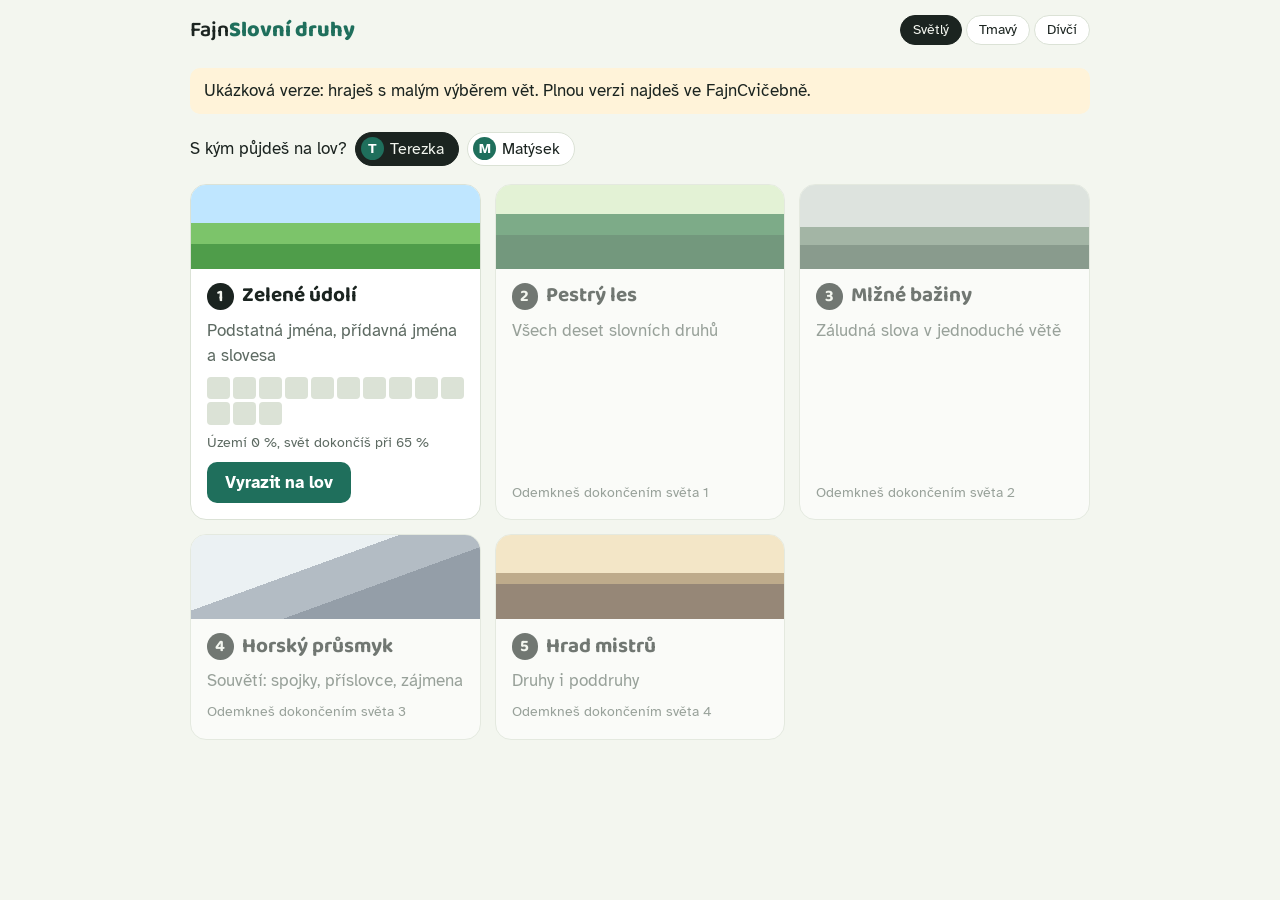
==== index.html @ bf6e0e73 "Jádro hry: svět 1, režim lov, opakování s rozestupy, tři motivy Co-Authored-By: Claude Opus 5.5 <nor" ====
<!doctype html>
<html lang="cs" data-theme="light">
<head>
<meta charset="utf-8">
<meta name="viewport" content="width=device-width,initial-scale=1,viewport-fit=cover">
<title>FajnSlovní druhy</title>
<link rel="preconnect" href="https://fonts.googleapis.com">
<link rel="stylesheet" href="https://fonts.googleapis.com/css2?family=Atkinson+Hyperlegible:wght@400;700&family=Baloo+2:wght@600;800&display=swap">
<link rel="stylesheet" href="css/style.css">
</head>
<body>
<header class="lista">
  <button type="button" class="znacka">Fajn<b>Slovní druhy</b></button>
  <div class="motivy" role="group" aria-label="Motiv"></div>
</header>
<main id="app"></main>
<script type="module" src="js/app.js"></script>
</body>
</html>
---- css/style.css ----
/* Motivy: světlý (výchozí), tmavý, dívčí. Nikdy se neřídí systémovým tmavým režimem. */
:root, [data-theme="light"] {
  color-scheme: light;
  --bg: #f3f6ef; --panel: #ffffff; --ink: #1b2420; --muted: #5d6a62; --line: #dbe2d6;
  --accent: #1f6f5c; --accent-ink: #ffffff; --ok: #1d8248; --bad: #c73a3a; --warn-bg: #fff3d9; --hint-bg: #e6f0ff;
  --d1: #2f63c9; --d2: #1d8248; --d3: #7d45c4; --d4: #a65a16; --d5: #cc3434;
  --d6: #0c7f80; --d7: #5e6470; --d8: #a93a73; --d9: #6f6112; --d10: #c0470f;
  --sede: #aab3ac;
}
[data-theme="dark"] {
  color-scheme: dark;
  --bg: #121715; --panel: #1b2220; --ink: #e8ede9; --muted: #9aa59e; --line: #2b3431;
  --accent: #5cc2a2; --accent-ink: #0d1a15; --ok: #5cc98a; --bad: #ff7b7b; --warn-bg: #3b3018; --hint-bg: #1d2a40;
  --d1: #6d9bf2; --d2: #4cc07e; --d3: #b28af0; --d4: #e0964e; --d5: #f07272;
  --d6: #3fc2c2; --d7: #a3a9b5; --d8: #e27bb0; --d9: #c9b54a; --d10: #f28a4f;
  --sede: #56605a;
}
[data-theme="girl"] {
  color-scheme: light;
  --bg: #fff0f6; --panel: #ffffff; --ink: #3b1f2e; --muted: #86607a; --line: #f6cfe2;
  --accent: #d6488f; --accent-ink: #ffffff; --ok: #2f8f5b; --bad: #c73a5a; --warn-bg: #fff1e0; --hint-bg: #f1e8ff;
  --d1: #4f73d6; --d2: #2f8f5b; --d3: #9a55d6; --d4: #b8661f; --d5: #d6405a;
  --d6: #1b8a8c; --d7: #6f6673; --d8: #c0428a; --d9: #7d6d1c; --d10: #d0582a;
  --sede: #d4b3c4;
}

* { box-sizing: border-box; }
html, body { margin: 0; }
body {
  background: var(--bg); color: var(--ink);
  font: 17px/1.5 "Atkinson Hyperlegible", system-ui, sans-serif;
  padding: 0 16px; min-height: 100vh;
}
button { font: inherit; cursor: pointer; }
button:focus-visible { outline: 3px solid var(--accent); outline-offset: 2px; }
h1, h2 { font-family: "Baloo 2", "Atkinson Hyperlegible", system-ui, sans-serif; line-height: 1.15; text-wrap: balance; margin: 0; }

.lista {
  max-width: 900px; margin: 0 auto; padding-block: 14px;
  display: flex; flex-wrap: wrap; gap: 10px; justify-content: space-between; align-items: center;
}
.znacka { background: none; border: 0; color: var(--ink); font-family: "Baloo 2", sans-serif; font-size: 1.35rem; font-weight: 600; padding: 0; }
.znacka b { color: var(--accent); font-weight: 800; }
.motivy { display: flex; gap: 4px; }
.motivy button, .volba-hrdiny button {
  border: 1px solid var(--line); background: var(--panel); color: var(--ink);
  border-radius: 999px; padding: 3px 12px; font-size: .9rem;
}
.motivy button[aria-pressed="true"], .volba-hrdiny button[aria-pressed="true"] { background: var(--ink); color: var(--bg); border-color: var(--ink); }

#app { max-width: 900px; margin: 0 auto; padding-block: 8px 48px; }

.num {
  display: inline-grid; place-items: center; min-width: 1.6em; height: 1.6em; padding: 0 .3em;
  border-radius: 999px; background: var(--c); color: #fff; font-weight: 700; font-size: .8rem;
  font-variant-numeric: tabular-nums; line-height: 1;
}
[data-theme="dark"] .num { color: #10140f; }
.avatar {
  display: inline-grid; place-items: center; width: 1.7em; height: 1.7em; border-radius: 50%;
  background: var(--accent); color: var(--accent-ink); font-weight: 700; font-size: .85em; margin-right: 6px;
}

/* ---------- mapa ---------- */
.mapa { display: flex; flex-direction: column; gap: 18px; }
.ukazka { background: var(--warn-bg); border-radius: 10px; padding: 10px 14px; margin: 0; }
.volba-hrdiny { display: flex; flex-wrap: wrap; gap: 8px; align-items: center; }
.volba-hrdiny button { display: inline-flex; align-items: center; padding: 4px 14px 4px 5px; font-size: 1rem; }
.svety { list-style: none; margin: 0; padding: 0; display: grid; gap: 14px; grid-template-columns: repeat(auto-fill, minmax(260px, 1fr)); }
.svet { background: var(--panel); border: 1px solid var(--line); border-radius: 16px; overflow: hidden; display: flex; flex-direction: column; }
.svet.zamceny { opacity: .6; }
.krajina { height: 84px; }
.svet-1 .krajina { background: linear-gradient(180deg, #bfe6ff 0 45%, #7cc46a 45% 70%, #4f9d4a 70%); }
.svet-2 .krajina { background: linear-gradient(180deg, #d9f0c4 0 35%, #2f7a45 35% 60%, #1f5a33 60%); }
.svet-3 .krajina { background: linear-gradient(180deg, #cfd8d3 0 50%, #6f8a74 50% 72%, #43604d 72%); }
.svet-4 .krajina { background: linear-gradient(160deg, #e6eef7 0 40%, #8a97a8 40% 62%, #56647a 62%); }
.svet-5 .krajina { background: linear-gradient(180deg, #f4dcae 0 45%, #9c7a4a 45% 58%, #5a3f28 58%); }
.svet .obsah { padding: 14px 16px 16px; display: flex; flex-direction: column; gap: 8px; flex: 1; }
.svet h2 { font-size: 1.3rem; display: flex; gap: 8px; align-items: center; }
.poradi { display: inline-grid; place-items: center; width: 1.6em; height: 1.6em; border-radius: 50%; background: var(--ink); color: var(--bg); font-size: .8em; }
.svet p { margin: 0; color: var(--muted); }
.svet .obsah > button {
  margin-top: auto; align-self: flex-start; border: 0; border-radius: 10px;
  background: var(--accent); color: var(--accent-ink); font-weight: 700; padding: 8px 18px;
}
.zamek { margin-top: auto; color: var(--muted); font-size: .9rem; }
.uzemi { display: grid; grid-template-columns: repeat(10, 1fr); gap: 3px; }
.uzemi i { aspect-ratio: 1; border-radius: 4px; background: var(--line); }
.uzemi i.moje { background: var(--accent); }
.uzemi i.skryta { background: transparent; border: 2px dashed var(--line); }
.uzemi i.skryta.moje { background: #d8a92a; border-color: #d8a92a; }
.stav { font-size: .85rem; }

/* ---------- lov ---------- */
.lov { display: flex; flex-direction: column; gap: 16px; }
.hud { display: flex; align-items: center; gap: 12px; }
.zpet { border: 1px solid var(--line); background: var(--panel); color: var(--ink); border-radius: 8px; padding: 4px 10px; }
.tecky { list-style: none; display: flex; gap: 6px; margin: 0; padding: 0; flex: 1; justify-content: center; }
.tecky li { width: 14px; height: 14px; border-radius: 50%; background: var(--line); }
.tecky li.ted { outline: 2px solid var(--ink); outline-offset: 2px; }
.tecky li.ciste { background: var(--ok); }
.tecky li.chyba { background: #e0a53a; }
.tecky li.odhaleno { background: var(--bad); }
.body { font-weight: 700; font-variant-numeric: tabular-nums; min-width: 3ch; text-align: right; }
.cil {
  display: flex; flex-wrap: wrap; align-items: center; gap: 10px;
  background: var(--panel); border: 2px solid var(--c); border-radius: 14px; padding: 12px 16px; font-size: 1.2rem;
}
.cil .num { font-size: 1.1rem; }
.cil b { color: var(--c); }
.zbyva { margin-left: auto; color: var(--muted); font-size: 1rem; font-variant-numeric: tabular-nums; }
.casovac { height: 6px; background: var(--line); border-radius: 3px; overflow: hidden; }
.casovac i { display: block; height: 100%; width: 100%; background: var(--accent); }
.veta { display: flex; flex-wrap: wrap; align-items: flex-end; gap: 10px 6px; margin: 8px 0; min-height: 96px; }
.slovo {
  display: inline-flex; flex-direction: column; align-items: center; gap: 4px;
  background: var(--panel); border: 2px solid var(--line); border-radius: 12px;
  padding: 6px 12px 8px; color: var(--ink); font-size: 1.6rem; line-height: 1.1;
  transition: transform .12s, border-color .12s;
}
.slovo .nad { height: 1.2rem; font-size: 1rem; display: flex; }
.slovo:not(.sede):hover { transform: translateY(-2px); border-color: var(--ink); }
.slovo.sede { color: var(--sede); background: transparent; border-color: transparent; cursor: default; }
.slovo.chyceno { border-color: var(--c); background: color-mix(in srgb, var(--c) 14%, var(--panel)); animation: chyceno .35s; }
.slovo.odhaleno { border: 2px dashed var(--c); }
.slovo.vedle { animation: vedle .4s; border-color: var(--bad); }
.skup { display: inline-flex; align-items: flex-end; white-space: nowrap; }
.interp { font-size: 1.6rem; margin-left: 2px; padding-bottom: 8px; }
@keyframes chyceno { 50% { transform: scale(1.12); } }
@keyframes vedle { 20%, 60% { transform: translateX(-6px); } 40%, 80% { transform: translateX(6px); } }
.zprava { min-height: 1.5em; margin: 0; border-radius: 10px; }
.zprava.pozor, .zprava.napoveda, .zprava.odhaleni { padding: 10px 14px; }
.zprava.pozor { background: var(--warn-bg); }
.zprava.napoveda { background: var(--hint-bg); }
.zprava.odhaleni { background: var(--warn-bg); }
.zprava.hura { color: var(--ok); font-weight: 700; font-size: 1.2rem; }
.ovladani { display: flex; flex-wrap: wrap; gap: 10px; }
.ovladani button { border: 0; border-radius: 10px; padding: 9px 18px; font-weight: 700; background: var(--accent); color: var(--accent-ink); }
.ovladani .napoveda, .ovladani .mapa { background: var(--panel); color: var(--ink); border: 1px solid var(--line); }
.hrdina { color: var(--muted); margin: 0; display: flex; align-items: center; }

/* ---------- výsledek ---------- */
.vysledek { background: var(--panel); border: 1px solid var(--line); border-radius: 16px; padding: 22px; display: flex; flex-direction: column; gap: 12px; }
.vysledek h2 { font-size: 1.8rem; }
.vysledek p { margin: 0; }
.procenta b { font-size: 2.4rem; font-family: "Baloo 2", sans-serif; }
.statistika { margin: 0; padding: 0; list-style: none; display: flex; flex-wrap: wrap; gap: 8px 18px; color: var(--muted); }
.statistika b { color: var(--ink); }
.opakovat { display: flex; flex-wrap: wrap; gap: 8px; }
.opakovat span { display: inline-flex; gap: 6px; align-items: center; border: 1px solid var(--line); border-radius: 999px; padding: 3px 12px 3px 4px; }
.nacitani, .chyba { color: var(--muted); }

@media (max-width: 480px) {
  .slovo, .interp { font-size: 1.3rem; }
  .cil { font-size: 1.05rem; }
}
@media (prefers-reduced-motion: reduce) {
  .slovo, .slovo.chyceno, .slovo.vedle { animation: none; transition: none; }
}
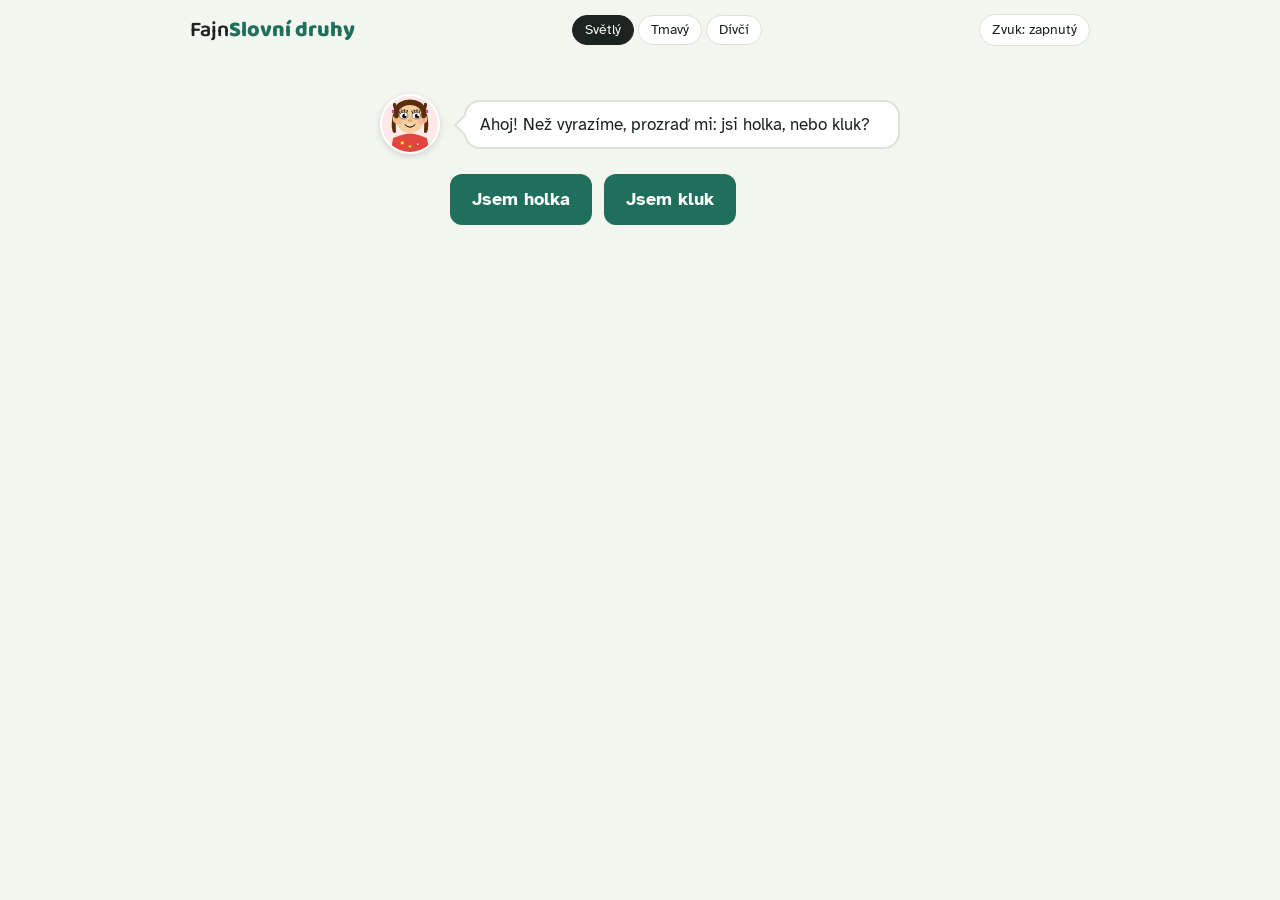
==== commit 5b987427: "Zvuky a efekty: desítky variant, bez konfet - js/zvuky.js: zvuky skládané za běhu (Web Audio). Kateg" ====
--- a/index.html
+++ b/index.html
@@ -12,6 +12,7 @@
 <header class="lista">
   <button type="button" class="znacka">Fajn<b>Slovní druhy</b></button>
   <div class="motivy" role="group" aria-label="Motiv"></div>
+  <button type="button" class="prepinac-zvuku" aria-pressed="true">Zvuk: zapnutý</button>
 </header>
 <main id="app"></main>
 <script type="module" src="js/app.js"></script>
--- a/css/style.css
+++ b/css/style.css
@@ -25,6 +25,7 @@
 }
 
 * { box-sizing: border-box; }
+[hidden] { display: none !important; }
 html, body { margin: 0; }
 body {
   background: var(--bg); color: var(--ink);
@@ -57,9 +58,11 @@
 }
 [data-theme="dark"] .num { color: #10140f; }
 .avatar {
-  display: inline-grid; place-items: center; width: 1.7em; height: 1.7em; border-radius: 50%;
-  background: var(--accent); color: var(--accent-ink); font-weight: 700; font-size: .85em; margin-right: 6px;
-}
+  display: inline-block; width: 1.9em; height: 1.9em; border-radius: 50%; overflow: hidden; flex: none;
+  border: 2px solid #fff; box-shadow: 0 2px 6px rgba(0,0,0,.15); margin-right: 6px;
+}
+.avatar svg { display: block; width: 100%; height: 100%; }
+.avatar.velky { width: 52px; height: 52px; margin-right: 10px; }
 
 /* ---------- mapa ---------- */
 .mapa { display: flex; flex-direction: column; gap: 18px; }
@@ -69,12 +72,9 @@
 .svety { list-style: none; margin: 0; padding: 0; display: grid; gap: 14px; grid-template-columns: repeat(auto-fill, minmax(260px, 1fr)); }
 .svet { background: var(--panel); border: 1px solid var(--line); border-radius: 16px; overflow: hidden; display: flex; flex-direction: column; }
 .svet.zamceny { opacity: .6; }
-.krajina { height: 84px; }
-.svet-1 .krajina { background: linear-gradient(180deg, #bfe6ff 0 45%, #7cc46a 45% 70%, #4f9d4a 70%); }
-.svet-2 .krajina { background: linear-gradient(180deg, #d9f0c4 0 35%, #2f7a45 35% 60%, #1f5a33 60%); }
-.svet-3 .krajina { background: linear-gradient(180deg, #cfd8d3 0 50%, #6f8a74 50% 72%, #43604d 72%); }
-.svet-4 .krajina { background: linear-gradient(160deg, #e6eef7 0 40%, #8a97a8 40% 62%, #56647a 62%); }
-.svet-5 .krajina { background: linear-gradient(180deg, #f4dcae 0 45%, #9c7a4a 45% 58%, #5a3f28 58%); }
+.krajina { height: 110px; }
+.krajina svg, .krajina-pruh svg { display: block; width: 100%; height: 100%; }
+.krajina-pruh { height: 56px; border-radius: 12px; overflow: hidden; }
 .svet .obsah { padding: 14px 16px 16px; display: flex; flex-direction: column; gap: 8px; flex: 1; }
 .svet h2 { font-size: 1.3rem; display: flex; gap: 8px; align-items: center; }
 .poradi { display: inline-grid; place-items: center; width: 1.6em; height: 1.6em; border-radius: 50%; background: var(--ink); color: var(--bg); font-size: .8em; }
@@ -129,9 +129,9 @@
 @keyframes chyceno { 50% { transform: scale(1.12); } }
 @keyframes vedle { 20%, 60% { transform: translateX(-6px); } 40%, 80% { transform: translateX(6px); } }
 .zprava { min-height: 1.5em; margin: 0; border-radius: 10px; }
-.zprava.pozor, .zprava.napoveda, .zprava.odhaleni { padding: 10px 14px; }
+.zprava.pozor, .zprava.rada, .zprava.odhaleni { padding: 10px 14px; }
 .zprava.pozor { background: var(--warn-bg); }
-.zprava.napoveda { background: var(--hint-bg); }
+.zprava.rada { background: var(--hint-bg); }
 .zprava.odhaleni { background: var(--warn-bg); }
 .zprava.hura { color: var(--ok); font-weight: 700; font-size: 1.2rem; }
 .ovladani { display: flex; flex-wrap: wrap; gap: 10px; }
@@ -157,3 +157,112 @@
 @media (prefers-reduced-motion: reduce) {
   .slovo, .slovo.chyceno, .slovo.vedle { animation: none; transition: none; }
 }
+
+/* ---------- stavba mostu ---------- */
+.ukol { background: var(--panel); border: 2px solid var(--line); border-radius: 14px; padding: 12px 16px; font-size: 1.15rem; }
+.most-hra .slovo { cursor: default; }
+.most-hra .slovo:not(.sede):hover { transform: none; border-color: var(--line); }
+.most-hra .slovo.ted { border-color: var(--ink); box-shadow: 0 4px 0 var(--accent); transform: translateY(-3px); }
+.stavba { position: relative; height: 96px; border-radius: 12px; overflow: hidden;
+  background: linear-gradient(180deg, transparent 0 66%, #6fb7e0 66% 100%); }
+.stavba::before, .stavba::after { content: ""; position: absolute; bottom: 0; width: 14%; height: 45%; background: #7a9a55; }
+.stavba::before { left: 0; border-top-right-radius: 10px; }
+.stavba::after { right: 0; border-top-left-radius: 10px; }
+.prkna { position: absolute; left: 14%; right: 14%; top: 55%; display: flex; gap: 3px; height: 14px; }
+.prkna i { flex: 1; border-radius: 3px; border: 2px dashed color-mix(in srgb, var(--ink) 30%, transparent); }
+.prkna i.polozene { background: var(--c); border: 0; animation: chyceno .35s; }
+.prkna i.prasknute { background: repeating-linear-gradient(45deg, var(--c) 0 5px, transparent 5px 9px); border: 0; }
+.postava { position: absolute; width: 44px; height: 44px; top: calc(55% - 48px); left: calc(7% + var(--pozice, 0) * 72%); transition: left .4s; margin: 0; }
+.volby { display: grid; grid-template-columns: repeat(auto-fill, minmax(150px, 1fr)); gap: 8px; }
+.volby button { display: flex; align-items: center; gap: 8px; text-align: left; padding: 10px 12px; border-radius: 10px;
+  border: 2px solid var(--line); background: var(--panel); color: var(--ink); font-size: 1rem; }
+.volby button:hover:not(:disabled) { border-color: var(--ink); }
+.volby button:disabled { opacity: .5; cursor: default; }
+.volby.poddruhy { margin-top: 8px; padding-top: 8px; border-top: 2px dashed var(--c, var(--line, #ccc)); }
+@media (prefers-reduced-motion: reduce) { .postava { transition: none; } .prkna i.polozene { animation: none; } }
+
+/* ---------- postavička s bublinou ---------- */
+.parta { display: flex; align-items: center; gap: 4px; min-height: 64px; }
+.parta .avatar.velky { width: 60px; height: 60px; transition: transform .2s; }
+.bublina {
+  position: relative; flex: 1; margin: 0 0 0 10px; padding: 10px 14px; min-height: 2.9em;
+  background: var(--panel); border: 2px solid var(--line); border-radius: 16px;
+}
+.bublina::before {
+  content: ""; position: absolute; left: -9px; top: 50%; width: 14px; height: 14px; margin-top: -7px;
+  background: inherit; border-left: 2px solid var(--line); border-bottom: 2px solid var(--line); transform: rotate(45deg);
+}
+.bublina:empty { visibility: hidden; }
+.zprava.bublina.pozor, .zprava.bublina.odhaleni { background: var(--warn-bg); }
+.zprava.bublina.rada { background: var(--hint-bg); }
+.zprava.bublina.hura { background: var(--panel); color: var(--ok); font-size: 1.1rem; }
+.vysledek .parta { margin-bottom: 4px; }
+
+/* ---------- oslava dokončeného světa ---------- */
+.vysledek { position: relative; overflow: hidden; }
+
+/* ---------- kdo hraje ---------- */
+.uvitani { max-width: 520px; margin: 24px auto 0; }
+.volba-hrace { display: flex; gap: 12px; flex-wrap: wrap; padding-left: 70px; }
+.volba-hrace button { border: 0; border-radius: 12px; padding: 12px 22px; font-weight: 700; font-size: 1.1rem; background: var(--accent); color: var(--accent-ink); }
+.hraje { display: inline-flex; align-items: center; gap: 4px; margin-left: auto; color: var(--muted); font-size: .9rem; }
+.volba-hrdiny .hraje button { padding: 2px 10px; font-size: .85rem; }
+
+/* ---------- obtížnost, volba režimu, bez postaviček ---------- */
+.hvezdy { color: #e0a126; letter-spacing: 2px; font-size: 1.2rem; line-height: 1; margin: 0; }
+.hvezdy span { color: var(--line); }
+.svet .komu { color: var(--ink); font-weight: 700; }
+.akce-sveta { margin-top: auto; display: flex; flex-direction: column; gap: 6px; align-items: flex-start; }
+.svet .akce-sveta > button { border: 0; border-radius: 10px; background: var(--accent); color: var(--accent-ink); font-weight: 700; padding: 8px 22px; }
+.jiny-rezim { color: var(--muted); font-size: .85rem; }
+.odkaz { background: none; border: 0; padding: 0; color: var(--accent); text-decoration: underline; font-size: inherit; }
+.prepinac-postav { margin-left: auto; }
+.parta.bez-postav .bublina { margin-left: 0; }
+.parta.bez-postav .bublina::before { display: none; }
+.avatar.bez-postavy { background: var(--accent); border-radius: 50%; }
+
+.ukol-pozn { display: block; color: var(--muted); font-size: .9rem; }
+.ukol-pozn:empty { display: none; }
+
+/* Padající slova */
+.padani .tecky { gap: 4px; }
+.padani .tecky li { width: 10px; height: 10px; }
+.padani .arena { position: relative; height: clamp(200px, 34vh, 400px); margin: 8px 0; border-radius: 14px; overflow: hidden;
+  background: linear-gradient(var(--panel), color-mix(in srgb, var(--line) 45%, var(--panel))); border: 2px solid var(--line); }
+.padani .padajici { position: absolute; top: 0; transform: translate(-50%, 0); will-change: transform; }
+.padani .padajici .slovo { font-size: 1.35rem; font-weight: 700; cursor: default; box-shadow: 0 3px 0 var(--line); }
+.padani .arena .napoveda { position: absolute; right: 8px; top: 8px; background: var(--panel); color: var(--ink); border: 1px solid var(--line);
+  border-radius: 8px; padding: 6px 12px; }
+.kose:not(.male) { grid-template-columns: repeat(auto-fit, minmax(90px, 1fr)); }
+.kose button { justify-content: center; border-color: color-mix(in srgb, var(--c) 55%, var(--line)); }
+.kose button.spravny { background: color-mix(in srgb, var(--c) 22%, var(--panel)); border-color: var(--c); }
+.kose.male { grid-template-columns: repeat(5, 1fr); gap: 6px; }
+.kose.male button { flex-direction: column; gap: 2px; padding: 6px 4px; font-size: .8rem; text-align: center; }
+@media (min-width: 700px) { .kose.male button { font-size: .95rem; } }
+
+/* Obrana hradu */
+.obrana .hud .zivoty { display: flex; gap: 2px; font-style: normal; }
+.obrana .hud .zivoty i { font-style: normal; color: var(--line); font-size: 1.1rem; }
+.obrana .hud .zivoty i.plny { color: #e0564f; }
+.obrana .hud .vlna-cislo { flex: 1; text-align: center; font-weight: 700; color: var(--muted); }
+.obrana .arena { position: relative; height: clamp(260px, 46vh, 460px); margin: 8px 0; border-radius: 14px; overflow: hidden;
+  background: color-mix(in srgb, var(--ok, #5cc98a) 12%, var(--panel)); border: 2px solid var(--line); }
+.obrana .cesta { position: absolute; inset: 0; width: 100%; height: 100%; }
+.obrana .cesta polyline { fill: none; stroke: color-mix(in srgb, #c9a36b 55%, var(--panel)); stroke-width: 34; stroke-linejoin: round; stroke-linecap: round; }
+.obrana .hrad { position: absolute; right: 2%; top: 80%; width: 56px; transform: translateY(-78%); }
+.obrana .arena.zasah-hradu .hrad { animation: vedle .45s; }
+.obrana .na-ceste { position: absolute; left: 0; top: 0; font-size: 1.05rem; padding: 3px 9px; box-shadow: 0 2px 0 var(--line); white-space: nowrap; }
+.obrana .na-ceste.cil { border-color: var(--ink); box-shadow: 0 0 0 3px color-mix(in srgb, var(--ink) 25%, transparent); z-index: 2; }
+.obrana .na-ceste.chyceno { opacity: 0; transition: opacity .4s .1s; }
+.obrana .na-ceste .nad { height: auto; }
+.obrana .arena .napoveda { position: absolute; right: 8px; top: 8px; z-index: 3; background: var(--panel); color: var(--ink);
+  border: 1px solid var(--line); border-radius: 8px; padding: 6px 12px; }
+.obrana .strela { position: absolute; left: -6px; top: -6px; width: 12px; height: 12px; border-radius: 50%; background: var(--c);
+  box-shadow: 0 0 8px var(--c); transition: transform .18s linear; z-index: 4; pointer-events: none; }
+.veze button { border-radius: 10px 10px 4px 4px; }
+@media (prefers-reduced-motion: reduce) { .obrana .strela { transition: none; } .obrana .arena.zasah-hradu .hrad { animation: none; } }
+
+/* Efekty a zvuk */
+.efekty { position: fixed; inset: 0; width: 100vw; height: 100vh; pointer-events: none; z-index: 50; }
+.prepinac-zvuku { border: 1px solid var(--line); background: var(--panel); color: var(--ink); border-radius: 999px; padding: 4px 12px; font: inherit; font-size: .9rem; }
+.prepinac-zvuku[aria-pressed="false"] { color: var(--muted); }
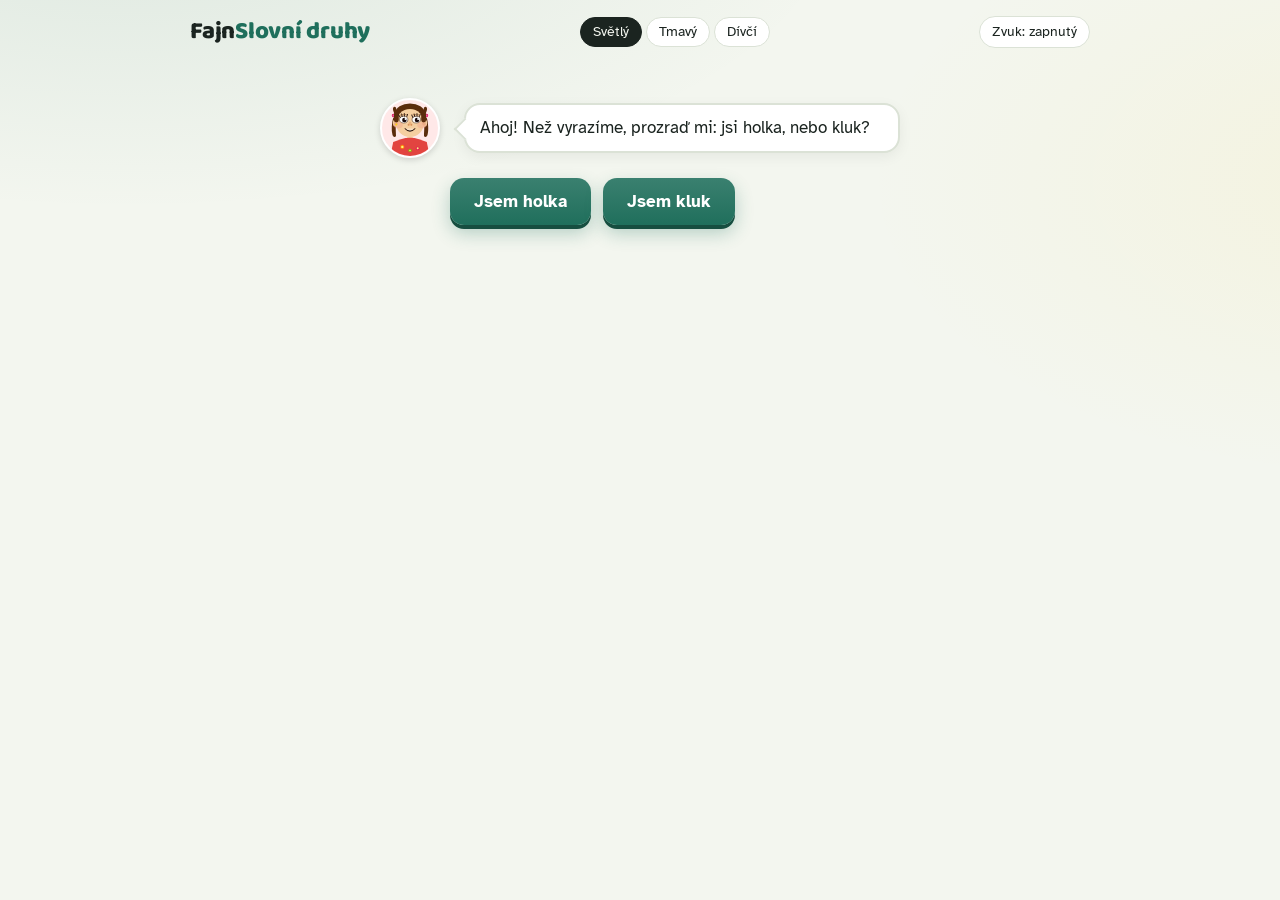
==== commit d172997f: "Písma přímo u hry místo Google Fonts; záložní barvy pro starší prohlížeče bez color-mix Co-Authored-" ====
--- a/index.html
+++ b/index.html
@@ -4,8 +4,6 @@
 <meta charset="utf-8">
 <meta name="viewport" content="width=device-width,initial-scale=1,viewport-fit=cover">
 <title>FajnSlovní druhy</title>
-<link rel="preconnect" href="https://fonts.googleapis.com">
-<link rel="stylesheet" href="https://fonts.googleapis.com/css2?family=Atkinson+Hyperlegible:wght@400;700&family=Baloo+2:wght@600;800&display=swap">
 <link rel="stylesheet" href="css/style.css">
 </head>
 <body>
--- a/css/style.css
+++ b/css/style.css
@@ -1,3 +1,13 @@
+/* Písma jsou přímo u hry (bez Google Fonts) – prohlížeč dítěte nic neposílá Googlu. Licence SIL OFL, viz fonts/OFL.txt. */
+@font-face { font-family: 'Atkinson Hyperlegible'; font-style: normal; font-weight: 400; font-display: swap; src: url(../fonts/atkinson-hyperlegible-latin-ext-2cb978.woff2) format('woff2'); unicode-range: U+0100-02BA, U+02BD-02C5, U+02C7-02CC, U+02CE-02D7, U+02DD-02FF, U+0304, U+0308, U+0329, U+1D00-1DBF, U+1E00-1E9F, U+1EF2-1EFF, U+2020, U+20A0-20AB, U+20AD-20C0, U+2113, U+2C60-2C7F, U+A720-A7FF; } /* latin-ext */
+@font-face { font-family: 'Atkinson Hyperlegible'; font-style: normal; font-weight: 400; font-display: swap; src: url(../fonts/atkinson-hyperlegible-latin-386222.woff2) format('woff2'); unicode-range: U+0000-00FF, U+0131, U+0152-0153, U+02BB-02BC, U+02C6, U+02DA, U+02DC, U+0304, U+0308, U+0329, U+2000-206F, U+20AC, U+2122, U+2191, U+2193, U+2212, U+2215, U+FEFF, U+FFFD; } /* latin */
+@font-face { font-family: 'Atkinson Hyperlegible'; font-style: normal; font-weight: 700; font-display: swap; src: url(../fonts/atkinson-hyperlegible-latin-ext-076f8f.woff2) format('woff2'); unicode-range: U+0100-02BA, U+02BD-02C5, U+02C7-02CC, U+02CE-02D7, U+02DD-02FF, U+0304, U+0308, U+0329, U+1D00-1DBF, U+1E00-1E9F, U+1EF2-1EFF, U+2020, U+20A0-20AB, U+20AD-20C0, U+2113, U+2C60-2C7F, U+A720-A7FF; } /* latin-ext */
+@font-face { font-family: 'Atkinson Hyperlegible'; font-style: normal; font-weight: 700; font-display: swap; src: url(../fonts/atkinson-hyperlegible-latin-a0b5f6.woff2) format('woff2'); unicode-range: U+0000-00FF, U+0131, U+0152-0153, U+02BB-02BC, U+02C6, U+02DA, U+02DC, U+0304, U+0308, U+0329, U+2000-206F, U+20AC, U+2122, U+2191, U+2193, U+2212, U+2215, U+FEFF, U+FFFD; } /* latin */
+@font-face { font-family: 'Baloo 2'; font-style: normal; font-weight: 600; font-display: swap; src: url(../fonts/baloo-2-latin-ext-503e7e.woff2) format('woff2'); unicode-range: U+0100-02BA, U+02BD-02C5, U+02C7-02CC, U+02CE-02D7, U+02DD-02FF, U+0304, U+0308, U+0329, U+1D00-1DBF, U+1E00-1E9F, U+1EF2-1EFF, U+2020, U+20A0-20AB, U+20AD-20C0, U+2113, U+2C60-2C7F, U+A720-A7FF; } /* latin-ext */
+@font-face { font-family: 'Baloo 2'; font-style: normal; font-weight: 600; font-display: swap; src: url(../fonts/baloo-2-latin-f5fe33.woff2) format('woff2'); unicode-range: U+0000-00FF, U+0131, U+0152-0153, U+02BB-02BC, U+02C6, U+02DA, U+02DC, U+0304, U+0308, U+0329, U+2000-206F, U+20AC, U+2122, U+2191, U+2193, U+2212, U+2215, U+FEFF, U+FFFD; } /* latin */
+@font-face { font-family: 'Baloo 2'; font-style: normal; font-weight: 800; font-display: swap; src: url(../fonts/baloo-2-latin-ext-503e7e.woff2) format('woff2'); unicode-range: U+0100-02BA, U+02BD-02C5, U+02C7-02CC, U+02CE-02D7, U+02DD-02FF, U+0304, U+0308, U+0329, U+1D00-1DBF, U+1E00-1E9F, U+1EF2-1EFF, U+2020, U+20A0-20AB, U+20AD-20C0, U+2113, U+2C60-2C7F, U+A720-A7FF; } /* latin-ext */
+@font-face { font-family: 'Baloo 2'; font-style: normal; font-weight: 800; font-display: swap; src: url(../fonts/baloo-2-latin-f5fe33.woff2) format('woff2'); unicode-range: U+0000-00FF, U+0131, U+0152-0153, U+02BB-02BC, U+02C6, U+02DA, U+02DC, U+0304, U+0308, U+0329, U+2000-206F, U+20AC, U+2122, U+2191, U+2193, U+2212, U+2215, U+FEFF, U+FFFD; } /* latin */
+
 /* Motivy: světlý (výchozí), tmavý, dívčí. Nikdy se neřídí systémovým tmavým režimem. */
 :root, [data-theme="light"] {
   color-scheme: light;
@@ -121,7 +131,7 @@
 .slovo .nad { height: 1.2rem; font-size: 1rem; display: flex; }
 .slovo:not(.sede):hover { transform: translateY(-2px); border-color: var(--ink); }
 .slovo.sede { color: var(--sede); background: transparent; border-color: transparent; cursor: default; }
-.slovo.chyceno { border-color: var(--c); background: color-mix(in srgb, var(--c) 14%, var(--panel)); animation: chyceno .35s; }
+.slovo.chyceno { border-color: var(--c); background: var(--panel) /*záloha*/; background: color-mix(in srgb, var(--c) 14%, var(--panel)); animation: chyceno .35s; }
 .slovo.odhaleno { border: 2px dashed var(--c); }
 .slovo.vedle { animation: vedle .4s; border-color: var(--bad); }
 .skup { display: inline-flex; align-items: flex-end; white-space: nowrap; }
@@ -169,7 +179,7 @@
 .stavba::before { left: 0; border-top-right-radius: 10px; }
 .stavba::after { right: 0; border-top-left-radius: 10px; }
 .prkna { position: absolute; left: 14%; right: 14%; top: 55%; display: flex; gap: 3px; height: 14px; }
-.prkna i { flex: 1; border-radius: 3px; border: 2px dashed color-mix(in srgb, var(--ink) 30%, transparent); }
+.prkna i { flex: 1; border-radius: 3px; border: 2px dashed transparent /*záloha*/; border: 2px dashed color-mix(in srgb, var(--ink) 30%, transparent); }
 .prkna i.polozene { background: var(--c); border: 0; animation: chyceno .35s; }
 .prkna i.prasknute { background: repeating-linear-gradient(45deg, var(--c) 0 5px, transparent 5px 9px); border: 0; }
 .postava { position: absolute; width: 44px; height: 44px; top: calc(55% - 48px); left: calc(7% + var(--pozice, 0) * 72%); transition: left .4s; margin: 0; }
@@ -228,14 +238,14 @@
 .padani .tecky { gap: 4px; }
 .padani .tecky li { width: 10px; height: 10px; }
 .padani .arena { position: relative; height: clamp(200px, 34vh, 400px); margin: 8px 0; border-radius: 14px; overflow: hidden;
-  background: linear-gradient(var(--panel), color-mix(in srgb, var(--line) 45%, var(--panel))); border: 2px solid var(--line); }
+  background: linear-gradient(var(--panel), var(--panel)) /*záloha*/; background: linear-gradient(var(--panel), color-mix(in srgb, var(--line) 45%, var(--panel))); border: 2px solid var(--line); }
 .padani .padajici { position: absolute; top: 0; transform: translate(-50%, 0); will-change: transform; }
 .padani .padajici .slovo { font-size: 1.35rem; font-weight: 700; cursor: default; box-shadow: 0 3px 0 var(--line); }
 .padani .arena .napoveda { position: absolute; right: 8px; top: 8px; background: var(--panel); color: var(--ink); border: 1px solid var(--line);
   border-radius: 8px; padding: 6px 12px; }
 .kose:not(.male) { grid-template-columns: repeat(auto-fit, minmax(90px, 1fr)); }
-.kose button { justify-content: center; border-color: color-mix(in srgb, var(--c) 55%, var(--line)); }
-.kose button.spravny { background: color-mix(in srgb, var(--c) 22%, var(--panel)); border-color: var(--c); }
+.kose button { justify-content: center; border-color: var(--c) /*záloha*/; border-color: color-mix(in srgb, var(--c) 55%, var(--line)); }
+.kose button.spravny { background: var(--panel) /*záloha*/; background: color-mix(in srgb, var(--c) 22%, var(--panel)); border-color: var(--c); }
 .kose.male { grid-template-columns: repeat(5, 1fr); gap: 6px; }
 .kose.male button { flex-direction: column; gap: 2px; padding: 6px 4px; font-size: .8rem; text-align: center; }
 @media (min-width: 700px) { .kose.male button { font-size: .95rem; } }
@@ -246,13 +256,13 @@
 .obrana .hud .zivoty i.plny { color: #e0564f; }
 .obrana .hud .vlna-cislo { flex: 1; text-align: center; font-weight: 700; color: var(--muted); }
 .obrana .arena { position: relative; height: clamp(260px, 46vh, 460px); margin: 8px 0; border-radius: 14px; overflow: hidden;
-  background: color-mix(in srgb, var(--ok, #5cc98a) 12%, var(--panel)); border: 2px solid var(--line); }
+  background: var(--panel) /*záloha*/; background: color-mix(in srgb, var(--ok, #5cc98a) 12%, var(--panel)); border: 2px solid var(--line); }
 .obrana .cesta { position: absolute; inset: 0; width: 100%; height: 100%; }
-.obrana .cesta polyline { fill: none; stroke: color-mix(in srgb, #c9a36b 55%, var(--panel)); stroke-width: 34; stroke-linejoin: round; stroke-linecap: round; }
+.obrana .cesta polyline { fill: none; stroke: #c9a36b /*záloha*/; stroke: color-mix(in srgb, #c9a36b 55%, var(--panel)); stroke-width: 34; stroke-linejoin: round; stroke-linecap: round; }
 .obrana .hrad { position: absolute; right: 2%; top: 80%; width: 56px; transform: translateY(-78%); }
 .obrana .arena.zasah-hradu .hrad { animation: vedle .45s; }
 .obrana .na-ceste { position: absolute; left: 0; top: 0; font-size: 1.05rem; padding: 3px 9px; box-shadow: 0 2px 0 var(--line); white-space: nowrap; }
-.obrana .na-ceste.cil { border-color: var(--ink); box-shadow: 0 0 0 3px color-mix(in srgb, var(--ink) 25%, transparent); z-index: 2; }
+.obrana .na-ceste.cil { border-color: var(--ink); box-shadow: 0 0 0 3px transparent /*záloha*/; box-shadow: 0 0 0 3px color-mix(in srgb, var(--ink) 25%, transparent); z-index: 2; }
 .obrana .na-ceste.chyceno { opacity: 0; transition: opacity .4s .1s; }
 .obrana .na-ceste .nad { height: auto; }
 .obrana .arena .napoveda { position: absolute; right: 8px; top: 8px; z-index: 3; background: var(--panel); color: var(--ink);
@@ -266,3 +276,392 @@
 .efekty { position: fixed; inset: 0; width: 100vw; height: 100vh; pointer-events: none; z-index: 50; }
 .prepinac-zvuku { border: 1px solid var(--line); background: var(--panel); color: var(--ink); border-radius: 999px; padding: 4px 12px; font: inherit; font-size: .9rem; }
 .prepinac-zvuku[aria-pressed="false"] { color: var(--muted); }
+.obrana .kontext { margin: 6px 0 0; padding: 8px 12px; min-height: 2.6em; background: var(--panel); border: 2px solid var(--line); border-radius: 12px; font-size: 1.1rem; line-height: 1.5; }
+.obrana .kontext mark { background: transparent /*záloha*/; background: color-mix(in srgb, var(--accent, #1f6f5c) 22%, transparent); color: var(--ink); font-weight: 800; padding: 0 3px; border-radius: 4px; }
+.obrana .kontext .prazdny { color: var(--muted); font-size: .95rem; }
+.obrana.ve-vetach .arena { height: clamp(230px, 38vh, 420px); }
+
+/* Mapa: dobytí oblasti a odkrytí skrytých oblastí */
+.uzemi i.nova { animation: dobyti .7s cubic-bezier(.3, 1.6, .5, 1) both; }
+@keyframes dobyti {
+  0% { transform: scale(0); }
+  60% { transform: scale(1.4); box-shadow: 0 0 0 6px transparent /*záloha*/; box-shadow: 0 0 0 6px color-mix(in srgb, var(--accent) 35%, transparent); }
+  100% { transform: scale(1); box-shadow: 0 0 0 0 transparent; }
+}
+.uzemi i.ceka { opacity: 0; transform: scale(0); }
+.uzemi i.odkryta { animation: odkryti .6s ease-out both; }
+@keyframes odkryti { 0% { opacity: 0; transform: scale(0) rotate(-90deg); } 70% { opacity: 1; transform: scale(1.25) rotate(8deg); } 100% { opacity: 1; transform: none; } }
+@media (prefers-reduced-motion: reduce) { .uzemi i.nova, .uzemi i.odkryta { animation: none; } .uzemi i.ceka { opacity: 1; transform: none; } }
+
+/* Krajiny: jemné animace (js/krajiny.js) */
+.krajina-svg .a-mraky { animation: k-mraky 60s linear infinite alternate; }
+@keyframes k-mraky { to { transform: translateX(-40px); } }
+.krajina-svg .a-ptaci { animation: k-ptaci 24s ease-in-out infinite alternate; }
+@keyframes k-ptaci { to { transform: translate(60px, -8px); } }
+.krajina-svg .a-voda { stroke-dasharray: 8 10; animation: k-voda 3s linear infinite; }
+@keyframes k-voda { to { stroke-dashoffset: -36; } }
+.krajina-svg .a-list { animation: k-list 7s linear infinite; }
+@keyframes k-list { 0% { transform: translate(0, 0) rotate(0); opacity: 0; } 10% { opacity: 1; } 100% { transform: translate(40px, 180px) rotate(360deg); opacity: .9; } }
+.krajina-svg .a-rakos { animation: k-rakos 4s ease-in-out infinite alternate; }
+@keyframes k-rakos { from { transform: rotate(-2deg); } to { transform: rotate(3deg); } }
+.krajina-svg .a-mlha { animation: k-mlha 18s ease-in-out infinite alternate; }
+.krajina-svg .a-mlha2 { animation: k-mlha 23s ease-in-out infinite alternate-reverse; }
+@keyframes k-mlha { to { transform: translateX(70px); } }
+.krajina-svg .a-orel { animation: k-orel 14s linear infinite; }
+@keyframes k-orel { to { transform: rotate(360deg); } }
+.krajina-svg .a-vlajka { transform-box: fill-box; transform-origin: left center; animation: k-vlajka 1.2s ease-in-out infinite alternate; }
+@keyframes k-vlajka { to { transform: scaleY(.6) skewY(6deg); } }
+.krajina-svg .a-hvezda { animation: k-hvezda 2.6s ease-in-out infinite alternate; }
+@keyframes k-hvezda { from { opacity: .25; } to { opacity: 1; } }
+.krajina-svg .a-okno { animation: k-okno 3.5s ease-in-out infinite alternate; }
+@keyframes k-okno { from { opacity: .75; } to { opacity: 1; } }
+@media (prefers-reduced-motion: reduce) { .krajina-svg * { animation: none !important; } }
+
+/* =====================================================================
+   Nový vzhled (1. 10.): mapa jako cesta krajinou, karty s hloubkou,
+   výraznější tlačítka, prostředí her podle světa.
+   ===================================================================== */
+:root, [data-theme="light"] { --stin: 0 10px 28px rgba(30, 50, 40, .12), 0 2px 6px rgba(30, 50, 40, .08); --silnice: #e9d6ae; --silnice-okraj: #cdb487; }
+[data-theme="dark"] { --stin: 0 10px 28px rgba(0, 0, 0, .45), 0 2px 6px rgba(0, 0, 0, .3); --silnice: #4a4232; --silnice-okraj: #3a3326; }
+[data-theme="girl"] { --stin: 0 10px 28px rgba(120, 40, 80, .12), 0 2px 6px rgba(120, 40, 80, .08); --silnice: #f7d9e6; --silnice-okraj: #ebbcd0; }
+.svet-1 { --svet: #4f9a45; } .svet-2 { --svet: #d2642c; } .svet-3 { --svet: #4d8274; } .svet-4 { --svet: #4f73a6; } .svet-5 { --svet: #6a4a9a; }
+
+body { background:
+  radial-gradient(1200px 500px at 10% -10%, transparent, transparent 60%),
+  radial-gradient(900px 500px at 110% 20%, transparent, transparent 60%),
+  var(--bg) /*záloha*/; background:
+  radial-gradient(1200px 500px at 10% -10%, color-mix(in srgb, var(--accent) 10%, transparent), transparent 60%),
+  radial-gradient(900px 500px at 110% 20%, color-mix(in srgb, #ffd54a 10%, transparent), transparent 60%),
+  var(--bg); background-attachment: fixed; }
+.znacka { font-size: 1.5rem; font-weight: 800; letter-spacing: -.01em; }
+
+/* tlačítka: hlavní s hloubkou */
+.akce-sveta > button, .ovladani button:not(.napoveda):not(.mapa), .volba-hrace button, .vysledek .znovu {
+  background: linear-gradient(180deg, var(--accent), var(--accent)) /*záloha*/; background: linear-gradient(180deg, color-mix(in srgb, var(--accent) 88%, #fff), var(--accent));
+  color: var(--accent-ink); border: 0; border-radius: 14px; font-weight: 800; font-size: 1.05rem; padding: 11px 24px;
+  box-shadow: 0 4px 0 var(--accent), 0 8px 18px transparent /*záloha*/; box-shadow: 0 4px 0 color-mix(in srgb, var(--accent) 70%, #000), 0 8px 18px color-mix(in srgb, var(--accent) 30%, transparent);
+  transition: transform .08s, box-shadow .08s;
+}
+.akce-sveta > button:active, .ovladani button:not(.napoveda):not(.mapa):active, .volba-hrace button:active, .vysledek .znovu:active {
+  transform: translateY(3px); box-shadow: 0 1px 0 var(--accent) /*záloha*/; box-shadow: 0 1px 0 color-mix(in srgb, var(--accent) 70%, #000);
+}
+.svet .akce-sveta > button { background: linear-gradient(180deg, var(--svet), var(--svet)) /*záloha*/; background: linear-gradient(180deg, color-mix(in srgb, var(--svet) 85%, #fff), var(--svet));
+  box-shadow: 0 4px 0 var(--svet), 0 8px 18px transparent /*záloha*/; box-shadow: 0 4px 0 color-mix(in srgb, var(--svet) 65%, #000), 0 8px 18px color-mix(in srgb, var(--svet) 30%, transparent); color: #fff; }
+.svet .akce-sveta > button:active { box-shadow: 0 1px 0 var(--svet) /*záloha*/; box-shadow: 0 1px 0 color-mix(in srgb, var(--svet) 65%, #000); }
+.jiny-rezim { color: var(--muted); font-size: .92rem; }
+.odkaz { background: none; border: 0; padding: 0; color: var(--svet, var(--accent)); font-weight: 700; text-decoration: underline; text-underline-offset: 3px; }
+
+/* mapa: cesta krajinou */
+.cesta-mapou { position: relative; padding: 24px 0 8px; border-radius: 28px;
+  background: linear-gradient(180deg,
+    transparent 0%, transparent 30%,
+    transparent 52%, transparent 74%,
+    transparent 100%) /*záloha*/; background: linear-gradient(180deg,
+    color-mix(in srgb, #7fc463 18%, transparent) 0%, color-mix(in srgb, #e8a05a 16%, transparent) 30%,
+    color-mix(in srgb, #7ea79d 18%, transparent) 52%, color-mix(in srgb, #7c9cc8 18%, transparent) 74%,
+    color-mix(in srgb, #7a5aa8 20%, transparent) 100%); }
+.silnice { position: absolute; inset: 0; width: 100%; height: 100%; pointer-events: none; overflow: visible; }
+.silnice path { fill: none; stroke-linecap: round; stroke-linejoin: round; }
+.silnice .okraj { stroke: var(--silnice-okraj); stroke-width: 30; }
+.silnice .povrch { stroke: var(--silnice); stroke-width: 24; }
+.silnice .stred { stroke: #fff /*záloha*/; stroke: color-mix(in srgb, #fff 80%, transparent); stroke-width: 2.5; stroke-dasharray: 10 12; }
+.svety { position: relative; display: flex !important; flex-direction: column; gap: 76px; max-width: 640px; margin: 0 auto; padding: 0 12px; }
+.svety > li { width: 90%; }
+.svety > li:nth-child(odd) { align-self: flex-start; }
+.svety > li:nth-child(even) { align-self: flex-end; }
+.svet { position: relative; overflow: visible; border: 0; border-radius: 22px; box-shadow: var(--stin); transition: transform .2s, box-shadow .2s; }
+.svet:hover { transform: translateY(-3px); }
+.svet .krajina { height: 150px; border-radius: 22px 22px 0 0; overflow: hidden; position: relative; }
+.svet .krajina::after { content: ""; position: absolute; inset: auto 0 0; height: 36px; background: linear-gradient(transparent, transparent) /*záloha*/; background: linear-gradient(transparent, color-mix(in srgb, var(--panel) 35%, transparent)); }
+.svet .obsah { padding: 16px 18px 18px; }
+.svet h2 { font-size: 1.55rem; font-weight: 800; }
+.svet h2 .poradi { display: none; }
+.zastavka { position: absolute; top: -22px; z-index: 2; width: 44px; height: 44px; margin-left: -22px; border-radius: 50%;
+  display: grid; place-items: center; color: #fff; font: 800 1.25rem/1 "Baloo 2", system-ui, sans-serif;
+  background: radial-gradient(circle at 35% 30%, var(--svet), var(--svet) 70%) /*záloha*/; background: radial-gradient(circle at 35% 30%, color-mix(in srgb, var(--svet) 55%, #fff), var(--svet) 70%);
+  border: 3px solid #fff; box-shadow: 0 4px 10px rgba(0, 0, 0, .25); }
+.svety > li:nth-child(odd) .zastavka { left: 22%; }
+.svety > li:nth-child(even) .zastavka { left: 78%; }
+.dokonceny .zastavka { border-color: #f2c14e; box-shadow: 0 0 0 4px transparent, 0 4px 10px rgba(0, 0, 0, .25) /*záloha*/; box-shadow: 0 0 0 4px color-mix(in srgb, #f2c14e 40%, transparent), 0 4px 10px rgba(0, 0, 0, .25); }
+.prapor { position: absolute; left: 28px; top: -16px; width: 3px; height: 26px; background: #6b4a2e; border-radius: 2px; }
+.prapor::after { content: ""; position: absolute; left: 3px; top: 1px; width: 18px; height: 12px; background: #f2c14e; clip-path: polygon(0 0, 100% 50%, 0 100%); animation: k-vlajka 1.2s ease-in-out infinite alternate; transform-origin: left center; }
+.tady { position: absolute; top: -34px; z-index: 3; animation: tady 1.6s ease-in-out infinite; }
+.svety > li:nth-child(odd) .tady { left: calc(22% + 26px); }
+.svety > li:nth-child(even) .tady { left: calc(78% - 66px); }
+.tady .avatar { width: 40px; height: 40px; margin: 0; border-width: 3px; }
+.tady .bez-postavy { background: var(--accent); }
+@keyframes tady { 50% { transform: translateY(-5px); } }
+.uzemi { gap: 4px; }
+.uzemi i { border-radius: 6px; background: var(--line) /*záloha*/; background: color-mix(in srgb, var(--line) 80%, transparent); }
+.uzemi i.moje { background: linear-gradient(180deg, var(--svet, var(--accent)), var(--svet, var(--accent))) /*záloha*/; background: linear-gradient(180deg, color-mix(in srgb, var(--svet, var(--accent)) 75%, #fff), var(--svet, var(--accent))); }
+@media (max-width: 520px) {
+  .svety > li { width: 96%; }
+  .svet .krajina { height: 130px; }
+}
+@media (prefers-reduced-motion: reduce) { .tady, .prapor::after { animation: none; } .svet:hover { transform: none; } }
+
+/* horní volby na mapě */
+.volba-hrdiny { background: var(--panel); border-radius: 18px; padding: 10px 12px; box-shadow: var(--stin); }
+.parta .bublina { box-shadow: 0 4px 14px rgba(0, 0, 0, .06); }
+
+/* herní obrazovky */
+.krajina-pruh { height: 84px; border-radius: 18px; box-shadow: var(--stin); }
+.hud { background: var(--panel); border-radius: 16px; padding: 8px 10px; box-shadow: var(--stin); }
+.cil, .ukol { border-radius: 18px; box-shadow: var(--stin); }
+.slovo { box-shadow: 0 3px 0 var(--line) /*záloha*/; box-shadow: 0 3px 0 color-mix(in srgb, var(--line) 90%, #000 4%); border-radius: 14px; }
+.slovo.sede { box-shadow: none; }
+.volby button { border-radius: 14px; box-shadow: 0 3px 0 var(--line) /*záloha*/; box-shadow: 0 3px 0 color-mix(in srgb, var(--line) 90%, #000 4%); transition: transform .08s; }
+.volby button:active:not(:disabled) { transform: translateY(2px); box-shadow: none; }
+.vysledek { border: 0; border-radius: 24px; box-shadow: var(--stin); }
+.vysledek h2 { font-size: 2rem; font-weight: 800; }
+
+/* prostředí her podle světa (app nastaví data-svet) */
+#app[data-svet="1"] { --nebe: linear-gradient(#bfe6ff, #eaf7ff 70%, #f4fbe9); --zem: linear-gradient(#9fd585, #6fb95a); }
+#app[data-svet="2"] { --nebe: linear-gradient(#ffd9a8, #fff0da 70%, #fbe7cf); --zem: linear-gradient(#d8a766, #b87a44); }
+#app[data-svet="3"] { --nebe: linear-gradient(#bcd5d1, #e8efea 70%, #eef1e6); --zem: linear-gradient(#9dbfb2, #6f9a8c); }
+#app[data-svet="4"] { --nebe: linear-gradient(#9ec9f0, #dcecfb 70%, #eef6fd); --zem: linear-gradient(#a9c78f, #7ea46a); }
+#app[data-svet="5"] { --nebe: linear-gradient(#3b3570, #7a5aa8 55%, #f0b184); --zem: linear-gradient(#6a5a8a, #463a63); }
+#app[data-svet] .padani .arena { background: var(--nebe); border: 0; box-shadow: var(--stin); }
+#app[data-svet] .obrana .arena { background: var(--zem); border: 0; box-shadow: var(--stin); }
+#app[data-svet] .obrana .cesta polyline { stroke: #f3e2bf /*záloha*/; stroke: color-mix(in srgb, #f3e2bf 85%, transparent); }
+#app[data-svet="5"] .padani .slovo, #app[data-svet="5"] .obrana .na-ceste { box-shadow: 0 3px 0 rgba(0, 0, 0, .3); }
+
+/* Fotky krajin s animovanou vrstvou (js/krajiny.js) */
+.foto-krajina { position: relative; width: 100%; height: 100%; overflow: hidden; background: #cfd8d0; }
+.foto-krajina img { position: absolute; inset: 0; width: 100%; height: 100%; object-fit: cover; object-position: 50% var(--kotva, 50%); }
+.foto-vrstva { position: absolute; inset: 0; width: 100%; height: 100%; }
+.foto-vrstva .f-let { animation: f-let 26s linear infinite; }
+.foto-vrstva .f-pomalu { animation-duration: 42s; }
+@keyframes f-let { from { transform: translate(0, 0); } 50% { transform: translate(480px, -14px); } to { transform: translate(980px, 6px); } }
+.foto-vrstva .f-kridla { transform-box: fill-box; transform-origin: center; animation: f-mav .45s ease-in-out infinite alternate; }
+@keyframes f-mav { to { transform: scaleY(-.55); } }
+.foto-vrstva .f-motyl { animation: f-motyl 11s ease-in-out infinite alternate; }
+@keyframes f-motyl { 25% { transform: translate(30px, -18px); } 50% { transform: translate(-10px, -34px); } 75% { transform: translate(-40px, -10px); } to { transform: translate(20px, 8px); } }
+.foto-vrstva .f-mava { transform-box: fill-box; transform-origin: center; animation: f-mava .16s ease-in-out infinite alternate; }
+@keyframes f-mava { to { transform: scaleX(.25); } }
+.foto-vrstva .f-pyl { animation: f-pyl 4.5s ease-in-out infinite; }
+@keyframes f-pyl { 0%, 100% { opacity: 0; transform: translate(0, 0); } 50% { opacity: .9; transform: translate(6px, -12px); } }
+.foto-vrstva .f-mlha { animation: f-mlha 24s ease-in-out infinite alternate; }
+@keyframes f-mlha { to { transform: translateX(280px); } }
+.foto-vrstva .f-zare { animation: f-zare 5s ease-in-out infinite alternate; }
+@keyframes f-zare { from { opacity: .55; } to { opacity: 1; } }
+.foto-vrstva .f-orel { transform-origin: 400px 110px; animation: f-orel 20s linear infinite; }
+@keyframes f-orel { to { transform: rotate(360deg); } }
+.foto-vrstva .f-hvezda { animation: k-hvezda 2.4s ease-in-out infinite alternate; }
+.foto-vrstva .f-okno { animation: f-okno 3s ease-in-out infinite alternate; }
+@keyframes f-okno { 0% { opacity: .7; } 40% { opacity: 1; } 55% { opacity: .85; } 100% { opacity: 1; } }
+.foto-vrstva .f-vlajka { transform-box: fill-box; transform-origin: left center; animation: k-vlajka 1s ease-in-out infinite alternate; }
+.foto-vrstva .f-netopyr { animation: f-netopyr 7s ease-in-out infinite alternate; }
+.foto-vrstva .f-netopyr2 { animation-duration: 5.5s; animation-direction: alternate-reverse; }
+@keyframes f-netopyr { 20% { transform: translate(40px, -20px); } 45% { transform: translate(-30px, 15px); } 70% { transform: translate(60px, 10px); } to { transform: translate(-20px, -25px); } }
+.foto-vrstva .f-netopyr .f-kridla { animation-duration: .14s; }
+.svet .krajina::after { display: none; }
+.svet .krajina { height: 180px; }
+@media (max-width: 520px) { .svet .krajina { height: 150px; } }
+.krajina-pruh { height: 96px; }
+@media (prefers-reduced-motion: reduce) { .foto-vrstva * { animation: none !important; } }
+.foto-vrstva .f-kapka { animation: f-kapka 1.4s linear infinite; }
+@keyframes f-kapka { from { transform: translateY(0); opacity: 0; } 20% { opacity: .85; } to { transform: translateY(70px); opacity: 0; } }
+.foto-vrstva .f-trist { animation: f-zare 2s ease-in-out infinite alternate; opacity: .6; }
+.foto-vrstva .f-kruh { transform-box: fill-box; transform-origin: center; animation: f-kruh 3.6s ease-out infinite; }
+@keyframes f-kruh { from { transform: scale(.3); opacity: .9; } to { transform: scale(3); opacity: 0; } }
+.foto-vrstva .f-vazka { animation: f-vazka 9s ease-in-out infinite; }
+@keyframes f-vazka { 0%, 100% { transform: translate(0, 0); } 15% { transform: translate(-60px, 20px); } 30% { transform: translate(-60px, 20px); } 45% { transform: translate(-150px, -10px); } 60% { transform: translate(-150px, -10px); } 80% { transform: translate(-40px, 40px); } }
+.foto-vrstva .f-listek { animation: f-listek 8s linear infinite; }
+@keyframes f-listek { 0% { transform: translate(0, 0) rotate(0); opacity: 0; } 10% { opacity: 1; } 100% { transform: translate(-90px, 330px) rotate(540deg); opacity: .8; } }
+.foto-vrstva .f-mrak { animation: f-mrak 38s ease-in-out infinite alternate; }
+@keyframes f-mrak { to { transform: translateX(160px); } }
+.foto-vrstva .f-kavky { transform-origin: 420px 120px; animation: f-orel 26s linear infinite; }
+
+/* Fotky ve hrách: jemné pozadí celé obrazovky a fotka v aréně (app nastaví --foto, --foto-y) */
+#app[data-svet]::before { content: ""; position: fixed; inset: 0; z-index: -1; pointer-events: none;
+  background: linear-gradient(var(--bg), var(--bg)), var(--foto) 50% var(--foto-y, 50%) / cover /*záloha*/; background: linear-gradient(color-mix(in srgb, var(--bg) 80%, transparent), color-mix(in srgb, var(--bg) 90%, transparent)), var(--foto) 50% var(--foto-y, 50%) / cover; }
+#app[data-svet] .padani .arena { background: linear-gradient(rgba(255, 255, 255, .1), rgba(0, 0, 0, .08)), var(--foto) 50% var(--foto-y, 50%) / cover; }
+#app[data-svet] .obrana .arena { background: linear-gradient(rgba(0, 0, 0, .1), rgba(0, 0, 0, .18)), var(--foto) 50% var(--foto-y, 50%) / cover; }
+#app[data-svet] .obrana .cesta polyline { stroke: rgba(236, 214, 170, .88); }
+#app[data-svet] .stavba { background: linear-gradient(180deg, transparent 0 62%, rgba(84, 160, 206, .82) 62% 100%), var(--foto) 50% var(--foto-y, 50%) / cover; box-shadow: var(--stin); }
+#app[data-svet] .stavba::before, #app[data-svet] .stavba::after { background: linear-gradient(#7a9a55, #5d7a40); }
+#app[data-svet] .padani .arena .slovo, #app[data-svet] .obrana .na-ceste { box-shadow: 0 4px 12px rgba(0, 0, 0, .28); }
+
+/* Mapa: panorama nahoře a rozmazané panorama za celou cestou */
+.vyhled { position: relative; height: clamp(110px, 24vw, 170px); margin: -24px 0 34px; border-radius: 28px 28px 22px 22px; overflow: hidden; box-shadow: var(--stin); z-index: 1; }
+.vyhled img { position: absolute; inset: 0; width: 100%; height: 100%; object-fit: cover; }
+.foto-vrstva .f-vyhled { animation-duration: 34s; }
+.cesta-mapou { background:
+  linear-gradient(180deg, transparent, var(--bg)),
+  var(--mapa-pozadi, none) center / cover /*záloha*/; background:
+  linear-gradient(180deg, color-mix(in srgb, var(--bg) 35%, transparent), color-mix(in srgb, var(--bg) 60%, transparent)),
+  var(--mapa-pozadi, none) center / cover; }
+.cesta-mapou .silnice { z-index: 0; }
+
+/* ---------- hvězdičky, odznaky, sbírka, přehled pro rodiče ---------- */
+:root { --zlata: #8f5f00; }
+[data-theme="dark"] { --zlata: #f2c14e; }
+[data-theme="girl"] { --zlata: #8f5f00; }
+.hvezdicky { display: inline-flex; gap: 4px; font-size: 1.6rem; line-height: 1; }
+.hvezdicky.velke { font-size: 2.6rem; align-self: flex-start; }
+.hvezdicky i { font-style: normal; color: var(--line); }
+.hvezdicky i.ma { color: var(--zlata); animation: hvezda-rozsvit .5s cubic-bezier(.3, 1.6, .5, 1) both; animation-delay: calc(var(--i) * .25s); }
+@keyframes hvezda-rozsvit { from { transform: scale(0) rotate(-40deg); opacity: 0; } to { transform: none; opacity: 1; } }
+
+.odznak { display: inline-flex; align-items: center; gap: 8px; border: 1px solid var(--line); background: var(--panel); border-radius: 999px; padding: 4px 14px 4px 4px; font-size: .95rem; }
+.odznak b { display: inline-grid; place-items: center; min-width: 2.1em; height: 2.1em; padding: 0 4px; border-radius: 999px; background: var(--zlata); color: #fff; font-family: "Baloo 2", sans-serif; font-size: .9rem; }
+[data-theme="dark"] .odznak b { color: #1b1606; }
+.odznak.chybi { opacity: .55; }
+.odznak.chybi b { background: var(--line); color: var(--muted); }
+.nove-odznaky { display: flex; flex-wrap: wrap; gap: 8px; align-items: center; }
+.nove-odznaky p { margin: 0; font-weight: 700; width: 100%; }
+.nove-odznaky .odznak { animation: hvezda-rozsvit .5s cubic-bezier(.3, 1.6, .5, 1) .8s both; }
+@media (prefers-reduced-motion: reduce) { .hvezdicky i.ma, .nove-odznaky .odznak { animation: none; } }
+
+.sbirka-lista { display: flex; flex-wrap: wrap; gap: 8px 16px; align-items: center; }
+.otevri-sbirku { border: 0; border-radius: 999px; padding: 8px 16px; font-weight: 700; background: var(--panel); color: var(--ink); box-shadow: var(--stin); }
+.otevri-sbirku span { color: var(--zlata); }
+.sbirka-lista .pro-rodice { margin-left: auto; font-size: .95rem; color: var(--muted); }
+.ziskane-hvezdy { color: var(--zlata) !important; font-weight: 700; }
+
+.sbirka, .rodice { display: flex; flex-direction: column; gap: 14px; max-width: 900px; margin: 0 auto; width: 100%; }
+.sbirka h2, .rodice h2 { margin: 0; font-family: "Baloo 2", sans-serif; font-size: 1.8rem; }
+.karta-sbirky { background: var(--panel); border: 1px solid var(--line); border-radius: 16px; padding: 16px 18px; min-width: 0; }
+.karta-sbirky h3 { margin: 0 0 6px; display: flex; align-items: baseline; gap: 10px; font-size: 1.15rem; }
+.karta-sbirky h3 .pocet { color: var(--zlata); margin-left: auto; }
+.vysvetlivka { color: var(--muted); font-size: .9rem; margin: 0 0 10px; }
+.hvezdy-svetu, .zvladnuti, .zameny, .chyby { list-style: none; margin: 0; padding: 0; display: flex; flex-direction: column; gap: 6px; }
+.hvezdy-svetu li { display: flex; align-items: center; gap: 8px; }
+.hvezdy-svetu b { margin-left: auto; color: var(--zlata); }
+.zvladnuti li { display: grid; grid-template-columns: auto 1fr auto 6.5em; gap: 10px; align-items: center; }
+.meric { display: inline-flex; gap: 3px; }
+.meric i { width: 22px; height: 10px; border-radius: 3px; background: var(--line); }
+.meric i.ma { background: var(--c); }
+.uroven { font-weight: 700; font-size: .9rem; }
+.uroven.u-novacek { color: var(--muted); font-weight: 400; }
+.uroven.u-mistr { color: var(--zlata); }
+.odznaky { display: flex; flex-wrap: wrap; gap: 8px; }
+@media (max-width: 480px) { .zvladnuti li { grid-template-columns: auto 1fr auto 5.4em; gap: 8px; } .meric i { width: 12px; } .uroven { font-size: .8rem; } }
+
+.brana { background: var(--panel); border: 1px solid var(--line); border-radius: 16px; padding: 20px; display: flex; flex-direction: column; gap: 12px; max-width: 420px; }
+.brana h2 { margin: 0; }
+.brana p { margin: 0; }
+.brana label { display: flex; flex-direction: column; gap: 4px; font-weight: 700; }
+.brana input { font: inherit; padding: 8px 10px; border: 1px solid var(--line); border-radius: 8px; background: var(--bg); color: var(--ink); }
+.brana button[type="submit"] { border: 0; border-radius: 10px; padding: 10px 18px; font-weight: 700; background: var(--accent); color: var(--accent-ink); align-self: flex-start; }
+.brana .odkaz { align-self: flex-start; color: var(--muted); }
+.chyba-formulare { color: var(--bad); min-height: 1.2em; }
+.upozorneni { background: var(--warn-bg); border-radius: 12px; padding: 10px 14px; margin: 0; }
+
+.dlazdice { display: grid; grid-template-columns: repeat(auto-fit, minmax(160px, 1fr)); gap: 10px; }
+.dlazdice > div { background: var(--panel); border: 1px solid var(--line); border-radius: 14px; padding: 12px 14px; display: flex; flex-direction: column; gap: 2px; }
+.dlazdice span, .dlazdice small { color: var(--muted); font-size: .85rem; }
+.dlazdice b { font-family: "Baloo 2", sans-serif; font-size: 1.7rem; line-height: 1.1; font-variant-numeric: tabular-nums; }
+
+.tabulka-druhu { width: 100%; border-collapse: collapse; font-size: .95rem; }
+.tabulka-druhu th, .tabulka-druhu td { text-align: left; padding: 6px 8px 6px 0; border-bottom: 1px solid var(--line); vertical-align: middle; }
+.tabulka-druhu thead th { color: var(--muted); font-weight: 400; font-size: .85rem; }
+.tabulka-druhu tbody th { font-weight: 400; white-space: nowrap; }
+.tabulka-druhu .cislo { text-align: right; font-variant-numeric: tabular-nums; }
+.tabulka-druhu td:nth-child(2) { width: 40%; }
+.sloupec-pruh { display: flex; align-items: center; gap: 8px; }
+.pruh { flex: 1; height: 10px; background: var(--line); border-radius: 5px; overflow: hidden; }
+.pruh i { display: block; height: 100%; background: var(--c); border-radius: 0 4px 4px 0; }
+.sloupec-pruh .hodnota { width: 3.2em; text-align: right; font-variant-numeric: tabular-nums; }
+@media (max-width: 560px) { .tabulka-druhu thead th:nth-child(3), .tabulka-druhu td:nth-child(3) { display: none; } }
+
+.zameny li { display: flex; flex-wrap: wrap; align-items: center; gap: 4px 14px; }
+.zameny li > span:not(.kolikrat) { display: inline-flex; align-items: center; gap: 6px; }
+.zameny .kolikrat { margin-left: auto; font-weight: 700; font-variant-numeric: tabular-nums; }
+.prazdne { color: var(--muted); margin: 0; }
+
+.dva-sloupce { display: grid; grid-template-columns: repeat(auto-fit, minmax(280px, 1fr)); gap: 14px; }
+.kalendar { display: grid; grid-template-columns: repeat(7, 1fr); gap: 4px; max-width: 340px; }
+.kalendar > b { text-align: center; font-size: .75rem; color: var(--muted); font-weight: 400; }
+.kalendar > span { aspect-ratio: 1; border-radius: 6px; display: grid; place-items: center; }
+.kalendar small { font-size: .7rem; color: var(--muted); }
+.kalendar .st2 small, .kalendar .st3 small { color: var(--accent-ink); }
+.kalendar .dnes { outline: 2px solid var(--ink); outline-offset: 1px; }
+.st0 { background: var(--line); }
+.st1 { background: var(--panel) /*záloha*/; background: color-mix(in srgb, var(--accent) 35%, var(--panel)); }
+.st2 { background: var(--accent) /*záloha*/; background: color-mix(in srgb, var(--accent) 70%, var(--panel)); }
+.st3 { background: var(--accent); }
+.kalendar .prazdny { background: none; }
+.legenda-kalendare { display: flex; flex-wrap: wrap; align-items: center; gap: 4px 8px; font-size: .8rem; color: var(--muted); margin: 10px 0 0; }
+.legenda-kalendare span { width: 12px; height: 12px; border-radius: 3px; display: inline-block; }
+
+.vyvoj { display: grid; grid-template-columns: repeat(8, 1fr); gap: 6px; align-items: end; height: 170px; }
+.tyden { display: flex; flex-direction: column; align-items: center; gap: 4px; height: 100%; }
+.tyden .hodnota { font-size: .75rem; font-variant-numeric: tabular-nums; }
+.tyden .sloupec { flex: 1; width: 100%; max-width: 28px; display: flex; align-items: flex-end; }
+.tyden .sloupec i { display: block; width: 100%; background: var(--accent); border-radius: 4px 4px 0 0; }
+.tyden:hover .sloupec i { background: var(--accent) /*záloha*/; background: color-mix(in srgb, var(--accent) 75%, var(--ink)); }
+.tyden .od { font-size: .7rem; color: var(--muted); white-space: nowrap; }
+
+.chyby li { display: flex; flex-direction: column; gap: 2px; padding: 6px 0; border-bottom: 1px solid var(--line); }
+.chyby li:last-child { border-bottom: 0; }
+.veta-chyby { font-size: 1.05rem; }
+.veta-chyby mark { background: transparent /*záloha*/; background: color-mix(in srgb, var(--bad) 18%, transparent); color: var(--ink); border-radius: 4px; padding: 0 3px; font-weight: 700; }
+.chyby small { color: var(--muted); }
+.dalsi-chyby summary { cursor: pointer; color: var(--accent); font-weight: 700; padding: 8px 0; }
+.obnova { display: flex; flex-direction: column; gap: 8px; background: var(--warn-bg); border-radius: 10px; padding: 10px 12px; }
+.obnova button { align-self: flex-start; border: 1px solid var(--line); background: var(--panel); color: var(--ink); border-radius: 8px; padding: 6px 14px; font-weight: 700; }
+.obnova[hidden] { display: none; }
+
+/* ---------- didaktická vsuvka ---------- */
+.vsuvka-obal { position: fixed; inset: 0; z-index: 50; background: rgba(0, 0, 0, .5) /*záloha*/; background: color-mix(in srgb, var(--ink) 45%, transparent); display: grid; place-items: center; padding: 16px; overflow-y: auto; animation: vsuvka-obal .25s ease both; }
+.vsuvka { background: var(--panel); color: var(--ink); border-radius: 20px; padding: 18px 20px 20px; width: min(600px, 100%); display: flex; flex-direction: column; gap: 12px; box-shadow: 0 20px 60px rgb(0 0 0 / .3); animation: vsuvka-karta .35s cubic-bezier(.3, 1.4, .5, 1) both; max-height: calc(100dvh - 32px); overflow-y: auto; }
+.vsuvka h2 { margin: 0; font-family: "Baloo 2", sans-serif; font-size: 1.6rem; line-height: 1.15; }
+.vsuvka .pravidlo { margin: 0; font-size: 1.08rem; line-height: 1.45; }
+.vsuvka .priklady { display: grid; grid-template-columns: repeat(auto-fit, minmax(220px, 1fr)); gap: 10px; }
+.vsuvka .priklad { border: 2px solid var(--line) /*záloha*/; border: 2px solid color-mix(in srgb, var(--c) 45%, var(--line)); border-radius: 14px; padding: 10px 12px; background: var(--panel) /*záloha*/; background: color-mix(in srgb, var(--c) 7%, var(--panel)); }
+.vsuvka .priklad p { margin: 0; }
+.vsuvka .proc { margin-top: 6px !important; color: var(--muted); font-size: .95rem; display: flex; gap: 6px; align-items: flex-start; }
+.veta-vsuvky { font-size: 1.3rem; line-height: 1.4; }
+.veta-vsuvky mark { background: transparent /*záloha*/; background: color-mix(in srgb, var(--c, var(--accent)) 18%, transparent); color: var(--ink); border-bottom: 3px solid var(--c, var(--accent)); border-radius: 4px; padding: 0 3px; font-weight: 700; }
+.ukol-vsuvky { border-top: 2px dashed var(--line); padding-top: 12px; display: flex; flex-direction: column; gap: 8px; }
+.ukol-vsuvky p { margin: 0; }
+.ukol-vsuvky .moznosti { display: flex; flex-wrap: wrap; gap: 8px; }
+.ukol-vsuvky .moznosti button { display: inline-flex; align-items: center; gap: 8px; border: 2px solid var(--line); background: var(--panel); color: var(--ink); border-radius: 12px; padding: 8px 14px; font-size: 1rem; }
+.ukol-vsuvky .moznosti button:hover:not(:disabled) { border-color: var(--ink); }
+.ukol-vsuvky .moznosti button.spravna { border-color: var(--ok); background: var(--panel) /*záloha*/; background: color-mix(in srgb, var(--ok) 12%, var(--panel)); }
+.ukol-vsuvky .moznosti button.spatna { border-color: var(--bad); opacity: .75; }
+.ukol-vsuvky .moznosti button:disabled { cursor: default; }
+.ukol-vsuvky .odezva:not(:empty) { display: flex; gap: 6px; align-items: flex-start; background: var(--hint-bg); border-radius: 10px; padding: 8px 10px; }
+.hrajeme-dal { align-self: flex-end; border: 0; border-radius: 12px; padding: 10px 20px; font-weight: 700; font-size: 1.05rem; background: var(--accent); color: var(--accent-ink); }
+.vsuvka .parta { margin: 0; }
+@keyframes vsuvka-obal { from { opacity: 0; } }
+@keyframes vsuvka-karta { from { opacity: 0; transform: translateY(20px) scale(.97); } }
+@media (prefers-reduced-motion: reduce) { .vsuvka-obal, .vsuvka { animation: none; } }
+.vysvetleni { list-style: none; margin: 0; padding: 0; display: flex; flex-direction: column; gap: 8px; }
+.vysvetleni li { display: grid; grid-template-columns: auto 1fr; gap: 2px 10px; align-items: center; }
+.vysvetleni .druhy { display: inline-flex; gap: 3px; grid-row: span 2; }
+.vysvetleni small { color: var(--muted); }
+
+/* ---------- tlačítko „?“ a vysvětlení slova ---------- */
+.otaznik { flex: none; width: 2.4rem; height: 2.4rem; border-radius: 50%; border: 2px solid var(--accent); background: var(--panel); color: var(--accent); font-family: "Baloo 2", sans-serif; font-size: 1.4rem; font-weight: 800; line-height: 1; display: grid; place-items: center; padding: 0; cursor: pointer; box-shadow: 0 2px 0 transparent /*záloha*/; box-shadow: 0 2px 0 color-mix(in srgb, var(--accent) 35%, transparent); }
+.otaznik:hover { background: var(--accent); color: var(--accent-ink); }
+.otaznik-okno h2 { font-size: 1.35rem; }
+.volba-slova { display: flex; flex-wrap: wrap; gap: 6px; }
+.volba-slova button { display: inline-flex; flex-direction: column; align-items: flex-start; gap: 0; border: 2px solid var(--line); background: var(--panel); color: var(--ink); border-radius: 12px; padding: 5px 12px 6px; font-size: 1rem; position: relative; cursor: pointer; }
+.volba-slova button small { color: var(--muted); font-size: .75rem; }
+.volba-slova button i { position: absolute; top: -8px; right: -6px; font-style: normal; font-size: .7rem; font-weight: 700; width: 1.4em; height: 1.4em; border-radius: 50%; display: grid; place-items: center; background: var(--ok); color: #fff; }
+.volba-slova button.v-odhaleno i { background: var(--bad); }
+.volba-slova button.na-rade { border-style: dashed; }
+.volba-slova button[aria-selected="true"] { border-color: var(--ink); border-style: solid; background: var(--panel) /*záloha*/; background: color-mix(in srgb, var(--accent) 10%, var(--panel)); }
+.obsah-vysvetleni { display: flex; flex-direction: column; gap: 8px; border-top: 2px dashed var(--line); padding-top: 12px; }
+.obsah-vysvetleni p { margin: 0; line-height: 1.45; }
+.obsah-vysvetleni .verdikt { display: flex; gap: 8px; align-items: center; font-size: 1.1rem; }
+.obsah-vysvetleni .vlastni { background: var(--hint-bg); border-radius: 10px; padding: 8px 10px; }
+.obsah-vysvetleni .rada { font-weight: 700; }
+.obsah-vysvetleni .otazky { list-style: none; margin: 0; padding: 0; display: grid; grid-template-columns: repeat(auto-fit, minmax(230px, 1fr)); gap: 4px 12px; }
+.obsah-vysvetleni .otazky li { display: flex; gap: 6px; align-items: flex-start; }
+.obsah-vysvetleni .otazky small { color: var(--muted); white-space: nowrap; }
+.pravidlo-druhu { background: var(--panel) /*záloha*/; background: color-mix(in srgb, var(--line) 30%, var(--panel)); border-radius: 12px; padding: 10px 12px; display: flex; flex-direction: column; gap: 6px; }
+.pravidlo-druhu ul { margin: 0; padding-left: 1.1em; display: flex; flex-direction: column; gap: 4px; }
+.pravidlo-druhu .veta-vsuvky { font-size: 1.05rem; }
+.pravidlo-druhu small { color: var(--muted); display: block; }
+.otaznik-pocet { margin: 0 0 8px; }
+/* s tlačítkem „?“ se lišta nesmí roztáhnout: tečky se zalomí, na úzkém displeji se zmenší mezery */
+.tecky { min-width: 0; flex-wrap: wrap; row-gap: 4px; }
+@media (max-width: 480px) { .hud { gap: 8px; } .otaznik { width: 2.1rem; height: 2.1rem; font-size: 1.2rem; } }
+/* úzký telefon: 5 košů/věží vedle sebe se nesmí roztáhnout přes okraj */
+.kose.male { grid-template-columns: repeat(5, minmax(0, 1fr)); }
+.kose.male button { min-width: 0; overflow-wrap: break-word; }
+@media (max-width: 400px) { .kose.male { gap: 4px; } .kose.male button { font-size: .66rem; padding: 6px 1px; letter-spacing: -.01em; } }
